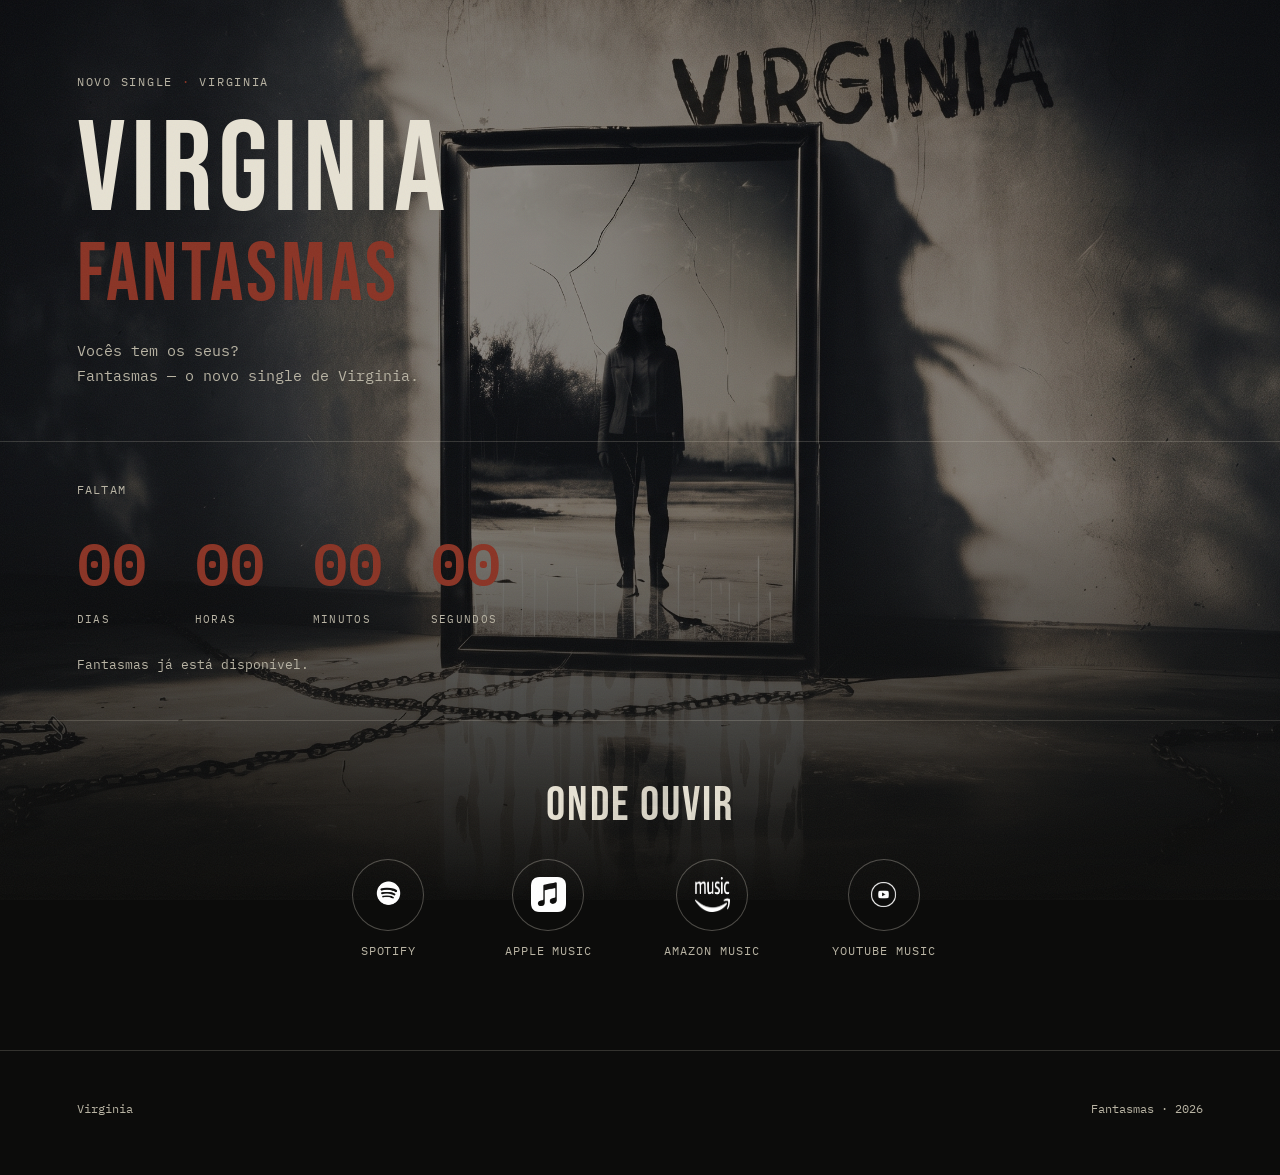
==== index.html @ 9673908f "first commit" ====
<!DOCTYPE html>
<html lang="pt-BR">

<head>
  <meta charset="UTF-8">
  <meta name="viewport" content="width=device-width, initial-scale=1.0">
  <title>Virginia — Fantasmas</title>
  <meta name="description" content="Fantasmas, o novo single de Virginia. Em breve em todas as plataformas.">
  <link rel="preconnect" href="https://fonts.googleapis.com">
  <link rel="preconnect" href="https://fonts.gstatic.com" crossorigin>
  <link href="https://fonts.googleapis.com/css2?family=Bebas+Neue&family=IBM+Plex+Mono:wght@400;500;600&display=swap"
    rel="stylesheet">
  <link rel="stylesheet" href="styles.css">
</head>

<body>

  <section class="hero">
    <img class="hero-img" src="assets/fantasmas.jpg"
      alt="Capa do single Fantasmas: silhueta refletida em um espelho rachado">

    <div class="hero-content">
      <p class="kicker">NOVO SINGLE <span class="dot">·</span> VIRGINIA</p>
      <h1 class="title-band">VIRGINIA</h1>
      <h1 class="title-song">FANTASMAS</h1>
      <p class="hero-sub">Vocês tem os seus? <br> Fantasmas — o novo single de Virginia.</p>
    </div>

    <div class="countdown-wrap">
      <p class="countdown-label">FALTAM</p>
      <div class="countdown" id="countdown" aria-live="polite">
        <div class="count-unit">
          <div class="count-num" id="cd-days">00</div>
          <div class="count-name">DIAS</div>
        </div>
        <div class="count-unit">
          <div class="count-num" id="cd-hours">00</div>
          <div class="count-name">HORAS</div>
        </div>
        <div class="count-unit">
          <div class="count-num" id="cd-minutes">00</div>
          <div class="count-name">MINUTOS</div>
        </div>
        <div class="count-unit">
          <div class="count-num" id="cd-seconds">00</div>
          <div class="count-name">SEGUNDOS</div>
        </div>
      </div>
      <p class="release-date" id="release-date-text">Lançamento em <strong>03 de outubro de 2026</strong>, às 06h00
        (horário de Brasília)</p>
    </div>

  </section>

  <section class="platforms" id="ouvir">
    <h2>Onde ouvir</h2>
    <ul class="platform-list">
      <li><a href="https://open.spotify.com/intl-pt/artist/41FBh2mVTJi4jgrUpdmpUS" target="_blank" rel="noopener"
          aria-label="Ouvir no Spotify"><span class="platform-icon" aria-hidden="true"><svg viewBox="0 0 24 24">
              <path
                d="M12 2a10 10 0 1 0 0 20 10 10 0 0 0 0-20Zm4.58 14.4a.75.75 0 0 1-1.03.25c-2.82-1.72-6.37-2.11-10.55-1.15a.75.75 0 1 1-.34-1.46c4.58-1.05 8.5-.6 11.67 1.34.35.22.46.68.25 1.02Zm1.38-3.06a.94.94 0 0 1-1.3.31c-3.23-1.98-8.15-2.55-11.97-1.39a.94.94 0 1 1-.55-1.8c4.36-1.32 9.8-.68 13.5 1.59.44.27.58.85.32 1.29Zm.12-3.19C14.2 7.9 7.52 7.7 3.66 8.87a1.13 1.13 0 1 1-.66-2.16c4.43-1.34 11.8-1.08 16.03 1.43a1.13 1.13 0 0 1-.95 2.01Z" />
            </svg></span><span class="platform-name">Spotify</span></a></li>
      <li><a href="https://music.apple.com/us/album/virginia-ep/1750795023" target="_blank" rel="noopener"
          aria-label="Ouvir no Apple Music"><span class="platform-icon" aria-hidden="true"><svg viewBox="0 0 24 24">
              <path
                d="M16.7 12.6c0-2 1.7-3 1.8-3.1-1-.1-2.2 1.1-2.6 1.1-.5 0-1.2-1.1-2.5-1.1-1.3 0-2.5.8-3.2 2-.1.2-.9 1.6-.9 3.1 0 1.5.7 3 1 3.5.4.6 1 1.4 1.7 1.4.7 0 1-.4 1.9-.4.9 0 1.2.4 1.9.4.8 0 1.3-.7 1.7-1.3.5-.7.7-1.4.8-1.4-.1 0-1.6-.6-1.6-2.4Zm-1.8-4.3c.4-.5.7-1.2.6-1.9-.6 0-1.4.4-1.8.9-.4.4-.7 1.1-.6 1.8.7.1 1.4-.3 1.8-.8Z" />
            </svg></span><span class="platform-name">Apple Music</span></a></li>
      <li><a href="https://music.amazon.com.br/artists/B0D7DVBDPS/virginia" target="_blank" rel="noopener"
          aria-label="Ouvir no Amazon Music"><span class="platform-icon" aria-hidden="true"><svg viewBox="0 0 24 24">
              <path
                d="M6.1 14.1c1.5 1.3 3.6 2 5.8 2 2.6 0 5-.9 6.8-2.5.3-.3.7-.3 1 0 .3.3.2.8-.1 1.1-2 1.9-4.9 3-7.8 3-2.6 0-5.1-.8-7-2.3-.4-.3-.4-.8-.1-1.1.3-.4.9-.5 1.4-.2Zm.2-3.5c1.5-.5 3.1-.7 4.7-.7 1.9 0 3.8.3 5.5 1 .4.2.6.6.4 1-.2.4-.6.6-1 .4-1.5-.6-3.2-.9-4.9-.9-1.4 0-2.8.2-4.2.6-.4.1-.8-.1-1-.5-.1-.4.1-.8.5-.9Zm-.1-3.6c1.8-.5 3.6-.8 5.5-.8 2.2 0 4.5.4 6.5 1.2.5.2.7.8.5 1.2-.2.5-.8.7-1.2.5-1.8-.7-3.8-1.1-5.8-1.1-1.7 0-3.4.2-5 .7-.5.1-1-.1-1.1-.6-.2-.5.1-1 .6-1.1Z" />
            </svg></span><span class="platform-name">Amazon Music</span></a></li>
      <li><a href="https://music.youtube.com/browse/MPREb_gVs4mQijzXt" target="_blank" rel="noopener"
          aria-label="Ouvir no YouTube Music"><span class="platform-icon" aria-hidden="true"><svg viewBox="0 0 24 24">
              <path
                d="M21.6 7.2a2.8 2.8 0 0 0-2-2C17.8 4.7 12 4.7 12 4.7s-5.8 0-7.6.5a2.8 2.8 0 0 0-2 2C2 9 2 12 2 12s0 3 .4 4.8a2.8 2.8 0 0 0 2 2c1.8.5 7.6.5 7.6.5s5.8 0 7.6-.5a2.8 2.8 0 0 0 2-2C22 15 22 12 22 12s0-3-.4-4.8ZM10 15.5v-7l6 3.5-6 3.5Z" />
            </svg></span><span class="platform-name">YouTube Music</span></a></li>
    </ul>
  </section>

  <footer>
    <span>Virginia</span>
    <span>Fantasmas · 2026</span>
  </footer>

  <script src="script.js"></script>

</body>

</html>
---- styles.css ----
:root {
  --black: #0c0c0b;
  --bone: #e7e2d3;
  --bone-dim: #b9b4a4;
  --grey: #4a4744;
  --rust: #8a3324;
  --rust-dim: #5c2418;
}

* { margin: 0; padding: 0; box-sizing: border-box; }
html { scroll-behavior: smooth; }
body {
  background: var(--black); color: var(--bone); font-family: 'IBM Plex Mono', monospace;
  line-height: 1.6; overflow-x: hidden; min-height: 100vh; display: flex; flex-direction: column;
}
body::after {
  content: ""; position: fixed; inset: 0; pointer-events: none; z-index: 50; opacity: .05;
  background-image: url("data:image/svg+xml,%3Csvg xmlns='http://www.w3.org/2000/svg' width='120' height='120'%3E%3Cfilter id='n'%3E%3CfeTurbulence type='fractalNoise' baseFrequency='0.9' numOctaves='2' stitchTiles='stitch'/%3E%3C/filter%3E%3Crect width='100%25' height='100%25' filter='url(%23n)'/%3E%3C/svg%3E");
}
h1, h2, .display { font-family: 'Bebas Neue', sans-serif; font-weight: 400; letter-spacing: .04em; line-height: .9; }
a { color: inherit; text-decoration: none; }

.hero { position: relative; display: flex; flex-direction: column; justify-content: flex-end; background: #000; }
.hero-img {
  position: relative; width: 100%; height: 100svh; flex: 0 0 100svh; display: block;
  object-fit: cover; object-position: center 30%; opacity: .55;
  -webkit-mask-image: linear-gradient(to bottom, #000 54%, transparent 100%);
  mask-image: linear-gradient(to bottom, #000 54%, transparent 100%);
}
.hero::before {
  content: ""; position: absolute; inset: 0;
  background: linear-gradient(to bottom, rgba(12, 12, 11, .35) 0%, rgba(12, 12, 11, .2) 35%, rgba(12, 12, 11, .85) 78%, var(--black) 100%);
}
.hero-content { position: relative; z-index: 2; margin-top: -100svh; padding: 8vh 6vw 6vh; max-width: 1100px; }
.kicker { font-size: .78rem; color: var(--bone-dim); letter-spacing: .14em; margin-bottom: 1.4rem; }
.kicker .dot { color: var(--rust); }
.title-band { font-size: clamp(3.2rem, 12vw, 8rem); color: var(--bone); }
.title-song { font-size: clamp(2.2rem, 8vw, 5.2rem); color: var(--rust); margin-top: .1em; }
.hero-sub { max-width: 46ch; margin-top: 1.6rem; color: var(--bone-dim); font-size: .95rem; }

.countdown-wrap { position: relative; z-index: 2; border-top: 1px solid rgba(231, 226, 211, .18); padding: 2.4rem 6vw 2.8rem; }
.countdown-label { font-size: .75rem; color: var(--bone-dim); letter-spacing: .1em; margin-bottom: 1rem; }
.countdown { display: flex; gap: clamp(1.2rem, 4vw, 3rem); flex-wrap: wrap; }
.count-unit { min-width: 64px; }
.count-num { font-family: 'IBM Plex Mono', monospace; font-weight: 600; font-size: clamp(2.2rem, 6vw, 3.6rem); font-variant-numeric: tabular-nums; color: var(--bone); }
.count-name { font-size: .68rem; letter-spacing: .12em; color: var(--bone-dim); margin-top: .2rem; }
.release-date { margin-top: 1.6rem; font-size: .82rem; color: var(--bone-dim); }
.release-date strong { color: var(--bone); font-weight: 500; }
.countdown.done .count-num { color: var(--rust); }

.band-section { position: relative; padding: 9vh 6vw; }
.band-img-wrap { position: relative; width: 100%; aspect-ratio: 16/9; overflow: hidden; filter: grayscale(1) contrast(1.15); }
.band-img-wrap img { width: 100%; height: 100%; object-fit: cover; object-position: center 25%; }
.band-img-wrap::after { content: ""; position: absolute; inset: 0; background: linear-gradient(180deg, rgba(12, 12, 11, 0) 60%, rgba(12, 12, 11, .9) 100%); }
.band-caption { margin-top: 1rem; font-size: .78rem; color: var(--bone-dim); display: flex; justify-content: space-between; gap: 1rem; flex-wrap: wrap; }

.platforms { padding: 7vh 6vw 10vh; border-top: 1px solid rgba(231, 226, 211, .18); }
.platforms h2 { font-size: clamp(2rem, 5vw, 3rem); margin-bottom: 2rem; color: var(--bone); text-align: center; }
.platform-list { list-style: none; display: flex; justify-content: center; align-items: flex-start; flex-wrap: wrap; gap: clamp(1.5rem, 6vw, 4.5rem); }
.platform-list li { flex: 0 0 auto; }
.platform-list a { display: flex; flex-direction: column; align-items: center; gap: .65rem; min-width: 5.5rem; color: var(--bone-dim); position: relative; z-index: 1; cursor: pointer; transition: color .18s ease, transform .18s ease; }
.platform-list a:hover, .platform-list a:focus-visible { color: var(--rust); transform: translateY(-.3rem); }
.platform-icon { display: grid; width: 4.5rem; height: 4.5rem; place-items: center; border: 1px solid rgba(231, 226, 211, .3); border-radius: 50%; background-position: center; background-repeat: no-repeat; background-size: 2.2rem 2.2rem; transition: border-color .18s ease, background-color .18s ease; }
.platform-icon svg { display: none; }
.platform-list li:nth-child(1) .platform-icon { background-image: url("assets/spotify.png"); }
.platform-list li:nth-child(2) .platform-icon { background-image: url("assets/apple.png"); }
.platform-list li:nth-child(3) .platform-icon { background-image: url("assets/amazon.png"); }
.platform-list li:nth-child(4) .platform-icon { background-image: url("assets/youtube.png"); }
.platform-list a:hover .platform-icon, .platform-list a:focus-visible .platform-icon { border-color: var(--rust); background-color: rgba(139, 53, 38, .12); }
.platform-name { font-size: .75rem; letter-spacing: .08em; text-transform: uppercase; text-align: center; }
.platform-arrow { display: none; }

footer { margin-top: auto; padding: 3rem 6vw 3.5rem; color: var(--bone-dim); font-size: .75rem; display: flex; justify-content: space-between; flex-wrap: wrap; gap: .6rem; border-top: 1px solid rgba(231, 226, 211, .18); }
@media (max-width: 640px) {
  .hero-content { padding: 6vh 5.5vw 4vh; }
  .countdown-wrap { padding: 2rem 5.5vw 2.4rem; }
  .band-section { padding: 7vh 5.5vw; }
  .platforms { padding: 6vh 5.5vw 8vh; }
  footer { flex-direction: column; padding: 2.4rem 5.5vw 2.8rem; }
}
@media (prefers-reduced-motion: reduce) { html { scroll-behavior: auto; } }
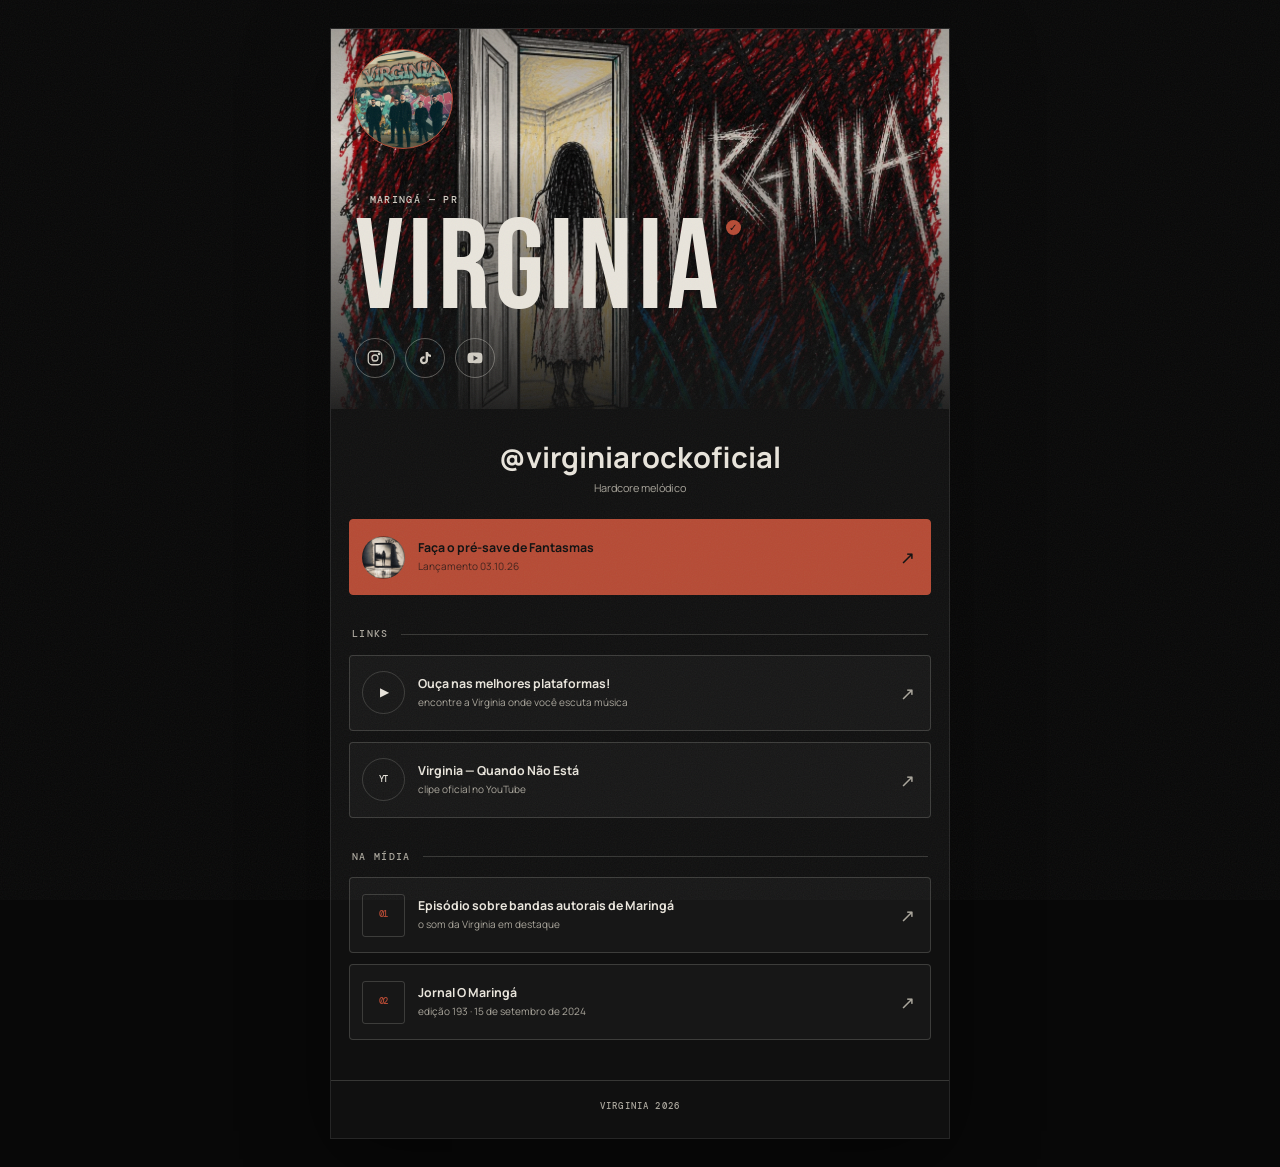
==== commit 692b3b17: "Add assets and create homepage for Virginia's single "Fantasmas" - Added images for Amazon, Apple, S" ====
--- a/index.html
+++ b/index.html
@@ -1,90 +1,105 @@
-<!DOCTYPE html>
+<!doctype html>
 <html lang="pt-BR">
 
 <head>
   <meta charset="UTF-8">
-  <meta name="viewport" content="width=device-width, initial-scale=1.0">
-  <title>Virginia — Fantasmas</title>
-  <meta name="description" content="Fantasmas, o novo single de Virginia. Em breve em todas as plataformas.">
+  <meta name="viewport" content="width=device-width, initial-scale=1">
+  <meta name="theme-color" content="#101010">
+  <meta name="description" content="Virginia">
+  <title>Virginia — links oficiais</title>
   <link rel="preconnect" href="https://fonts.googleapis.com">
   <link rel="preconnect" href="https://fonts.gstatic.com" crossorigin>
-  <link href="https://fonts.googleapis.com/css2?family=Bebas+Neue&family=IBM+Plex+Mono:wght@400;500;600&display=swap"
+  <link
+    href="https://fonts.googleapis.com/css2?family=Bebas+Neue&family=DM+Mono:wght@400;500&family=Manrope:wght@500;600;700&display=swap"
     rel="stylesheet">
   <link rel="stylesheet" href="styles.css">
 </head>
 
 <body>
+  <main class="page-shell">
+    <header class="hero" aria-labelledby="band-name">
+      <div class="hero-image" role="img" aria-label="Arte de Fantasmas, Virginia"></div>
+      <div class="hero-shade"></div>
+      <div class="hero-topline">
+        <div class="identity-mark" aria-hidden="true"></div>
+      </div>
+      <div class="hero-copy">
+        <p class="eyebrow">· MARINGÁ — PR</p>
+        <div class="identity-name-row">
+          <h1 id="band-name">Virginia</h1> <span class="verified" aria-label="perfil verificado">✓</span>
+        </div>
+        <nav class="social-links" aria-label="Redes sociais">
+          <a href="https://www.instagram.com/virginiarockoficial" target="_blank" rel="noopener noreferrer"
+            aria-label="Instagram da Virginia">
+            <svg viewBox="0 0 24 24" aria-hidden="true" focusable="false">
+              <rect x="3" y="3" width="18" height="18" rx="5"></rect>
+              <circle cx="12" cy="12" r="4"></circle>
+              <circle cx="17.5" cy="6.5" r="1"></circle>
+            </svg>
+          </a>
+          <a href="https://www.tiktok.com/@virginiarockoficial" target="_blank" rel="noopener noreferrer"
+            aria-label="TikTok da Virginia">
+            <svg viewBox="0 0 24 24" aria-hidden="true" focusable="false">
+              <path
+                d="M16 4c.4 2.2 1.7 3.5 4 3.7v3.1c-1.5 0-2.8-.4-4-1.1v5.2a5.4 5.4 0 1 1-4.7-5.3v3.2a2.3 2.3 0 1 0 1.6 2.1V4H16Z">
+              </path>
+            </svg>
+          </a>
+          <a href="https://www.youtube.com/@virginiarockoficial" target="_blank" rel="noopener noreferrer"
+            aria-label="YouTube da Virginia">
+            <svg viewBox="0 0 24 24" aria-hidden="true" focusable="false">
+              <path
+                d="M21.6 7.2a2.8 2.8 0 0 0-2-2C17.8 4.7 12 4.7 12 4.7s-5.8 0-7.6.5a2.8 2.8 0 0 0-2 2C2 9 2 12 2 12s0 3 .4 4.8a2.8 2.8 0 0 0 2 2c1.8.5 7.6.5 7.6.5s5.8 0 7.6-.5a2.8 2.8 0 0 0 2-2C22 15 22 12 22 12s0-3-.4-4.8ZM10 15.5v-7l6 3.5-6 3.5Z">
+              </path>
+            </svg>
+          </a>
+        </nav>
+      </div>
+    </header>
+    <section class="content" aria-label="Links oficiais da Virginia">
+      <div class="identity-row">
 
-  <section class="hero">
-    <img class="hero-img" src="assets/fantasmas.jpg"
-      alt="Capa do single Fantasmas: silhueta refletida em um espelho rachado">
-
-    <div class="hero-content">
-      <p class="kicker">NOVO SINGLE <span class="dot">·</span> VIRGINIA</p>
-      <h1 class="title-band">VIRGINIA</h1>
-      <h1 class="title-song">FANTASMAS</h1>
-      <p class="hero-sub">Vocês tem os seus? <br> Fantasmas — o novo single de Virginia.</p>
-    </div>
-
-    <div class="countdown-wrap">
-      <p class="countdown-label">FALTAM</p>
-      <div class="countdown" id="countdown" aria-live="polite">
-        <div class="count-unit">
-          <div class="count-num" id="cd-days">00</div>
-          <div class="count-name">DIAS</div>
-        </div>
-        <div class="count-unit">
-          <div class="count-num" id="cd-hours">00</div>
-          <div class="count-name">HORAS</div>
-        </div>
-        <div class="count-unit">
-          <div class="count-num" id="cd-minutes">00</div>
-          <div class="count-name">MINUTOS</div>
-        </div>
-        <div class="count-unit">
-          <div class="count-num" id="cd-seconds">00</div>
-          <div class="count-name">SEGUNDOS</div>
+        <div class="identity-copy">
+          <p class="identity-name">@virginiarockoficial
+          </p>
+          <p class="identity-description">Hardcore melódico</p>
         </div>
       </div>
-      <p class="release-date" id="release-date-text">Lançamento em <strong>03 de outubro de 2026</strong>, às 06h00
-        (horário de Brasília)</p>
-    </div>
-
-  </section>
-
-  <section class="platforms" id="ouvir">
-    <h2>Onde ouvir</h2>
-    <ul class="platform-list">
-      <li><a href="https://open.spotify.com/intl-pt/artist/41FBh2mVTJi4jgrUpdmpUS" target="_blank" rel="noopener"
-          aria-label="Ouvir no Spotify"><span class="platform-icon" aria-hidden="true"><svg viewBox="0 0 24 24">
-              <path
-                d="M12 2a10 10 0 1 0 0 20 10 10 0 0 0 0-20Zm4.58 14.4a.75.75 0 0 1-1.03.25c-2.82-1.72-6.37-2.11-10.55-1.15a.75.75 0 1 1-.34-1.46c4.58-1.05 8.5-.6 11.67 1.34.35.22.46.68.25 1.02Zm1.38-3.06a.94.94 0 0 1-1.3.31c-3.23-1.98-8.15-2.55-11.97-1.39a.94.94 0 1 1-.55-1.8c4.36-1.32 9.8-.68 13.5 1.59.44.27.58.85.32 1.29Zm.12-3.19C14.2 7.9 7.52 7.7 3.66 8.87a1.13 1.13 0 1 1-.66-2.16c4.43-1.34 11.8-1.08 16.03 1.43a1.13 1.13 0 0 1-.95 2.01Z" />
-            </svg></span><span class="platform-name">Spotify</span></a></li>
-      <li><a href="https://music.apple.com/us/album/virginia-ep/1750795023" target="_blank" rel="noopener"
-          aria-label="Ouvir no Apple Music"><span class="platform-icon" aria-hidden="true"><svg viewBox="0 0 24 24">
-              <path
-                d="M16.7 12.6c0-2 1.7-3 1.8-3.1-1-.1-2.2 1.1-2.6 1.1-.5 0-1.2-1.1-2.5-1.1-1.3 0-2.5.8-3.2 2-.1.2-.9 1.6-.9 3.1 0 1.5.7 3 1 3.5.4.6 1 1.4 1.7 1.4.7 0 1-.4 1.9-.4.9 0 1.2.4 1.9.4.8 0 1.3-.7 1.7-1.3.5-.7.7-1.4.8-1.4-.1 0-1.6-.6-1.6-2.4Zm-1.8-4.3c.4-.5.7-1.2.6-1.9-.6 0-1.4.4-1.8.9-.4.4-.7 1.1-.6 1.8.7.1 1.4-.3 1.8-.8Z" />
-            </svg></span><span class="platform-name">Apple Music</span></a></li>
-      <li><a href="https://music.amazon.com.br/artists/B0D7DVBDPS/virginia" target="_blank" rel="noopener"
-          aria-label="Ouvir no Amazon Music"><span class="platform-icon" aria-hidden="true"><svg viewBox="0 0 24 24">
-              <path
-                d="M6.1 14.1c1.5 1.3 3.6 2 5.8 2 2.6 0 5-.9 6.8-2.5.3-.3.7-.3 1 0 .3.3.2.8-.1 1.1-2 1.9-4.9 3-7.8 3-2.6 0-5.1-.8-7-2.3-.4-.3-.4-.8-.1-1.1.3-.4.9-.5 1.4-.2Zm.2-3.5c1.5-.5 3.1-.7 4.7-.7 1.9 0 3.8.3 5.5 1 .4.2.6.6.4 1-.2.4-.6.6-1 .4-1.5-.6-3.2-.9-4.9-.9-1.4 0-2.8.2-4.2.6-.4.1-.8-.1-1-.5-.1-.4.1-.8.5-.9Zm-.1-3.6c1.8-.5 3.6-.8 5.5-.8 2.2 0 4.5.4 6.5 1.2.5.2.7.8.5 1.2-.2.5-.8.7-1.2.5-1.8-.7-3.8-1.1-5.8-1.1-1.7 0-3.4.2-5 .7-.5.1-1-.1-1.1-.6-.2-.5.1-1 .6-1.1Z" />
-            </svg></span><span class="platform-name">Amazon Music</span></a></li>
-      <li><a href="https://music.youtube.com/browse/MPREb_gVs4mQijzXt" target="_blank" rel="noopener"
-          aria-label="Ouvir no YouTube Music"><span class="platform-icon" aria-hidden="true"><svg viewBox="0 0 24 24">
-              <path
-                d="M21.6 7.2a2.8 2.8 0 0 0-2-2C17.8 4.7 12 4.7 12 4.7s-5.8 0-7.6.5a2.8 2.8 0 0 0-2 2C2 9 2 12 2 12s0 3 .4 4.8a2.8 2.8 0 0 0 2 2c1.8.5 7.6.5 7.6.5s5.8 0 7.6-.5a2.8 2.8 0 0 0 2-2C22 15 22 12 22 12s0-3-.4-4.8ZM10 15.5v-7l6 3.5-6 3.5Z" />
-            </svg></span><span class="platform-name">YouTube Music</span></a></li>
-    </ul>
-  </section>
-
-  <footer>
-    <span>Virginia</span>
-    <span>Fantasmas · 2026</span>
-  </footer>
-
+      <a class="link-card link-card--featured" href="https://sndo.ffm.to/do0aq3z" target="_blank"
+        rel="noopener noreferrer"><span class=" card-icon card-icon--presave" aria-hidden="true"></span><span
+          class="card-copy"><strong>Faça o
+            pré-save de Fantasmas</strong><small>Lançamento 03.10.26</small></span><span class="card-arrow"
+          aria-hidden="true">↗</span></a>
+      <div class="section-heading"><span>LINKS</span><i aria-hidden="true"></i></div>
+      <div class="link-stack">
+        <a class="link-card link-card" href="https://spotify.link/EQwmgfUCHXb" target="_blank"
+          rel="noopener noreferrer"><span class="card-icon card-icon--play" aria-hidden="true">▶</span><span
+            class="card-copy"><strong>Ouça nas melhores plataformas!</strong><small>encontre a Virginia onde você escuta
+              música</small></span><span class="card-arrow" aria-hidden="true">↗</span></a>
+        <a class="link-card" href="https://youtu.be/ay-HhNxngXA?si=Z4W3P9XWU7QNhNS0" target="_blank"
+          rel="noopener noreferrer"><span class="card-icon" aria-hidden="true">YT</span><span
+            class="card-copy"><strong>Virginia — Quando Não Está</strong><small>clipe oficial no
+              YouTube</small></span><span class="card-arrow" aria-hidden="true">↗</span></a>
+      </div>
+      <div class="section-heading"><span>NA MÍDIA</span><i aria-hidden="true"></i></div>
+      <div class="link-stack">
+        <a class="link-card" href="https://www.youtube.com/watch?v=VZBcAfqM5nk" target="_blank"
+          rel="noopener noreferrer"><span class="card-icon card-icon--press" aria-hidden="true">01</span><span
+            class="card-copy"><strong>Episódio sobre bandas autorais de Maringá</strong><small>o som da Virginia em
+              destaque</small></span><span class="card-arrow" aria-hidden="true">↗</span></a>
+        <a class="link-card" href="https://omaringa.com.br/wp-content/uploads/2024/09/EDICAO-193-15-09-2024.pdf"
+          target="_blank" rel="noopener noreferrer"><span class="card-icon card-icon--press"
+            aria-hidden="true">02</span><span class="card-copy"><strong>Jornal O Maringá</strong><small>edição 193 · 15
+              de setembro de 2024</small></span><span class="card-arrow" aria-hidden="true">↗</span></a>
+      </div>
+      <!-- <figure class="band-photo"><img src="../../assets/banda.jpg"
+          alt="Integrantes da banda Virginia em silhueta, caminhando em direção à luz">
+        <figcaption><span>VIRGINIA</span><span>som autoral de Maringá</span></figcaption>
+      </figure> -->
+    </section>
+    <footer><span>Virginia 2026</span></footer>
+  </main>
   <script src="script.js"></script>
-
 </body>
 
-</html>
+</html>
--- a/styles.css
+++ b/styles.css
@@ -1,81 +1,397 @@
 :root {
-  --black: #0c0c0b;
-  --bone: #e7e2d3;
-  --bone-dim: #b9b4a4;
-  --grey: #4a4744;
-  --rust: #8a3324;
-  --rust-dim: #5c2418;
-}
-
-* { margin: 0; padding: 0; box-sizing: border-box; }
-html { scroll-behavior: smooth; }
+    --ink: #101010;
+    --paper: #e9e5dc;
+    --muted: #aaa69c;
+    --line: rgba(233, 229, 220, .18);
+    --rust: #b64b35;
+    --max: 620px;
+}
+
+* {
+    box-sizing: border-box;
+}
+
+html {
+    scroll-behavior: smooth;
+}
+
 body {
-  background: var(--black); color: var(--bone); font-family: 'IBM Plex Mono', monospace;
-  line-height: 1.6; overflow-x: hidden; min-height: 100vh; display: flex; flex-direction: column;
-}
+    margin: 0;
+    background: var(--ink);
+    color: var(--paper);
+    font-family: Manrope, sans-serif;
+}
+
 body::after {
-  content: ""; position: fixed; inset: 0; pointer-events: none; z-index: 50; opacity: .05;
-  background-image: url("data:image/svg+xml,%3Csvg xmlns='http://www.w3.org/2000/svg' width='120' height='120'%3E%3Cfilter id='n'%3E%3CfeTurbulence type='fractalNoise' baseFrequency='0.9' numOctaves='2' stitchTiles='stitch'/%3E%3C/filter%3E%3Crect width='100%25' height='100%25' filter='url(%23n)'/%3E%3C/svg%3E");
-}
-h1, h2, .display { font-family: 'Bebas Neue', sans-serif; font-weight: 400; letter-spacing: .04em; line-height: .9; }
-a { color: inherit; text-decoration: none; }
-
-.hero { position: relative; display: flex; flex-direction: column; justify-content: flex-end; background: #000; }
-.hero-img {
-  position: relative; width: 100%; height: 100svh; flex: 0 0 100svh; display: block;
-  object-fit: cover; object-position: center 30%; opacity: .55;
-  -webkit-mask-image: linear-gradient(to bottom, #000 54%, transparent 100%);
-  mask-image: linear-gradient(to bottom, #000 54%, transparent 100%);
-}
-.hero::before {
-  content: ""; position: absolute; inset: 0;
-  background: linear-gradient(to bottom, rgba(12, 12, 11, .35) 0%, rgba(12, 12, 11, .2) 35%, rgba(12, 12, 11, .85) 78%, var(--black) 100%);
-}
-.hero-content { position: relative; z-index: 2; margin-top: -100svh; padding: 8vh 6vw 6vh; max-width: 1100px; }
-.kicker { font-size: .78rem; color: var(--bone-dim); letter-spacing: .14em; margin-bottom: 1.4rem; }
-.kicker .dot { color: var(--rust); }
-.title-band { font-size: clamp(3.2rem, 12vw, 8rem); color: var(--bone); }
-.title-song { font-size: clamp(2.2rem, 8vw, 5.2rem); color: var(--rust); margin-top: .1em; }
-.hero-sub { max-width: 46ch; margin-top: 1.6rem; color: var(--bone-dim); font-size: .95rem; }
-
-.countdown-wrap { position: relative; z-index: 2; border-top: 1px solid rgba(231, 226, 211, .18); padding: 2.4rem 6vw 2.8rem; }
-.countdown-label { font-size: .75rem; color: var(--bone-dim); letter-spacing: .1em; margin-bottom: 1rem; }
-.countdown { display: flex; gap: clamp(1.2rem, 4vw, 3rem); flex-wrap: wrap; }
-.count-unit { min-width: 64px; }
-.count-num { font-family: 'IBM Plex Mono', monospace; font-weight: 600; font-size: clamp(2.2rem, 6vw, 3.6rem); font-variant-numeric: tabular-nums; color: var(--bone); }
-.count-name { font-size: .68rem; letter-spacing: .12em; color: var(--bone-dim); margin-top: .2rem; }
-.release-date { margin-top: 1.6rem; font-size: .82rem; color: var(--bone-dim); }
-.release-date strong { color: var(--bone); font-weight: 500; }
-.countdown.done .count-num { color: var(--rust); }
-
-.band-section { position: relative; padding: 9vh 6vw; }
-.band-img-wrap { position: relative; width: 100%; aspect-ratio: 16/9; overflow: hidden; filter: grayscale(1) contrast(1.15); }
-.band-img-wrap img { width: 100%; height: 100%; object-fit: cover; object-position: center 25%; }
-.band-img-wrap::after { content: ""; position: absolute; inset: 0; background: linear-gradient(180deg, rgba(12, 12, 11, 0) 60%, rgba(12, 12, 11, .9) 100%); }
-.band-caption { margin-top: 1rem; font-size: .78rem; color: var(--bone-dim); display: flex; justify-content: space-between; gap: 1rem; flex-wrap: wrap; }
-
-.platforms { padding: 7vh 6vw 10vh; border-top: 1px solid rgba(231, 226, 211, .18); }
-.platforms h2 { font-size: clamp(2rem, 5vw, 3rem); margin-bottom: 2rem; color: var(--bone); text-align: center; }
-.platform-list { list-style: none; display: flex; justify-content: center; align-items: flex-start; flex-wrap: wrap; gap: clamp(1.5rem, 6vw, 4.5rem); }
-.platform-list li { flex: 0 0 auto; }
-.platform-list a { display: flex; flex-direction: column; align-items: center; gap: .65rem; min-width: 5.5rem; color: var(--bone-dim); position: relative; z-index: 1; cursor: pointer; transition: color .18s ease, transform .18s ease; }
-.platform-list a:hover, .platform-list a:focus-visible { color: var(--rust); transform: translateY(-.3rem); }
-.platform-icon { display: grid; width: 4.5rem; height: 4.5rem; place-items: center; border: 1px solid rgba(231, 226, 211, .3); border-radius: 50%; background-position: center; background-repeat: no-repeat; background-size: 2.2rem 2.2rem; transition: border-color .18s ease, background-color .18s ease; }
-.platform-icon svg { display: none; }
-.platform-list li:nth-child(1) .platform-icon { background-image: url("assets/spotify.png"); }
-.platform-list li:nth-child(2) .platform-icon { background-image: url("assets/apple.png"); }
-.platform-list li:nth-child(3) .platform-icon { background-image: url("assets/amazon.png"); }
-.platform-list li:nth-child(4) .platform-icon { background-image: url("assets/youtube.png"); }
-.platform-list a:hover .platform-icon, .platform-list a:focus-visible .platform-icon { border-color: var(--rust); background-color: rgba(139, 53, 38, .12); }
-.platform-name { font-size: .75rem; letter-spacing: .08em; text-transform: uppercase; text-align: center; }
-.platform-arrow { display: none; }
-
-footer { margin-top: auto; padding: 3rem 6vw 3.5rem; color: var(--bone-dim); font-size: .75rem; display: flex; justify-content: space-between; flex-wrap: wrap; gap: .6rem; border-top: 1px solid rgba(231, 226, 211, .18); }
-@media (max-width: 640px) {
-  .hero-content { padding: 6vh 5.5vw 4vh; }
-  .countdown-wrap { padding: 2rem 5.5vw 2.4rem; }
-  .band-section { padding: 7vh 5.5vw; }
-  .platforms { padding: 6vh 5.5vw 8vh; }
-  footer { flex-direction: column; padding: 2.4rem 5.5vw 2.8rem; }
-}
-@media (prefers-reduced-motion: reduce) { html { scroll-behavior: auto; } }
+    content: "";
+    position: fixed;
+    inset: 0;
+    pointer-events: none;
+    z-index: 10;
+    opacity: .055;
+    background-image: url("data:image/svg+xml,%3Csvg xmlns='http://www.w3.org/2000/svg' width='140' height='140'%3E%3Cfilter id='n'%3E%3CfeTurbulence type='fractalNoise' baseFrequency='.85' numOctaves='2' stitchTiles='stitch'/%3E%3C/filter%3E%3Crect width='100%25' height='100%25' filter='url(%23n)'/%3E%3C/svg%3E");
+}
+
+a {
+    color: inherit;
+    text-decoration: none;
+}
+
+.page-shell {
+    width: min(100%, var(--max));
+    margin: 0 auto;
+    min-height: 100svh;
+    overflow: hidden;
+    background: var(--ink);
+}
+
+.hero {
+    position: relative;
+    height: min(72svh, 380px);
+    min-height: 380px;
+    overflow: hidden;
+}
+
+.hero-image {
+    position: absolute;
+    inset: 0;
+    background: url("assets/capa.png") center 42% / cover no-repeat;
+}
+
+.hero-shade {
+    position: absolute;
+    inset: 0;
+    background: linear-gradient(180deg, rgba(16, 16, 16, .36), rgba(16, 16, 16, .14) 30%, rgba(16, 16, 16, .93) 100%);
+}
+
+.hero-topline,
+.hero-copy {
+    position: relative;
+    z-index: 1;
+}
+
+.hero-topline {
+    display: flex;
+    justify-content: space-between;
+    padding: 20px 22px;
+    font: 500 .66rem/1 'DM Mono', monospace;
+    letter-spacing: .16em;
+}
+
+.signal {
+    color: var(--rust);
+    font-size: .7rem;
+}
+
+.hero-copy {
+    position: absolute;
+    left: 24px;
+    right: 24px;
+    bottom: 31px;
+}
+
+.eyebrow,
+.section-heading,
+figcaption,
+footer {
+    font: 500 .65rem/1.4 'DM Mono', monospace;
+    letter-spacing: .13em;
+    text-transform: uppercase;
+}
+
+.eyebrow {
+    color: #d1cdc3;
+    margin: 0 0 13px;
+}
+
+h1 {
+    margin: 0;
+    font: 400 clamp(4.6rem, 20vw, 8rem)/.78 'Bebas Neue', sans-serif;
+    letter-spacing: .035em;
+    text-transform: uppercase;
+}
+
+.hero-note {
+    max-width: 23ch;
+    margin: 19px 0 0;
+    color: #d1cdc3;
+    font-size: .83rem;
+}
+
+.social-links {
+    display: flex;
+    gap: 10px;
+    margin-top: 18px;
+}
+
+.social-links a {
+    display: grid;
+    width: 40px;
+    height: 40px;
+    place-items: center;
+    border: 1px solid rgba(233, 229, 220, .35);
+    border-radius: 50%;
+    color: #d1cdc3;
+    transition: transform .2s ease, border-color .2s ease, color .2s ease, background .2s ease;
+}
+
+.social-links a:hover,
+.social-links a:focus-visible {
+    transform: translateY(-2px);
+    border-color: var(--rust);
+    background: rgba(182, 75, 53, .18);
+    color: var(--paper);
+}
+
+.social-links a:focus-visible {
+    outline: 2px solid var(--paper);
+    outline-offset: 3px;
+}
+
+.social-links svg {
+    width: 18px;
+    height: 18px;
+    fill: none;
+    stroke: currentColor;
+    stroke-linecap: round;
+    stroke-linejoin: round;
+    stroke-width: 1.7;
+}
+
+.social-links a:nth-child(2) svg,
+.social-links a:nth-child(3) svg {
+    fill: currentColor;
+    stroke: none;
+}
+
+.content {
+    padding: 28px 18px 40px;
+}
+
+.identity-row {
+    display: flex;
+    align-items: center;
+    gap: 13px;
+    padding: 0 6px 24px;
+    justify-content: center;
+}
+
+.identity-name-row {
+    display: flex;
+}
+
+.identity-mark {
+    display: grid;
+    width: 100px;
+    height: 100px;
+    place-items: center;
+    border: 1px solid var(--rust);
+    border-radius: 50%;
+    color: var(--rust);
+    font: 400 1.65rem/1 'Bebas Neue', sans-serif;
+    background: url("assets/profile.jpg") center / cover no-repeat;
+}
+
+.identity-copy {
+    text-align: center;
+    display: flex;
+    flex-direction: column;
+    justify-content: center;
+}
+
+.identity-name {
+    margin: 0 0 3px;
+    font-size: 1.82rem;
+    font-weight: 700;
+}
+
+.verified {
+    display: inline-grid;
+    width: 15px;
+    height: 15px;
+    place-items: center;
+    margin-left: 3px;
+    border-radius: 50%;
+    background: var(--rust);
+    color: var(--ink);
+    font-size: .6rem;
+}
+
+.identity-description {
+    margin: 0;
+    color: var(--muted);
+    font-size: .68rem;
+}
+
+.link-stack {
+    display: grid;
+    gap: 11px;
+}
+
+.link-card {
+    display: flex;
+    align-items: center;
+    min-height: 76px;
+    gap: 13px;
+    padding: 12px 15px 12px 12px;
+    border: 1px solid var(--line);
+    border-radius: 4px;
+    background: #171717;
+    transition: transform .2s ease, border-color .2s ease, background .2s ease;
+}
+
+.link-card:hover,
+.link-card:focus-visible {
+    transform: translateY(-2px);
+    border-color: rgba(182, 75, 53, .75);
+    background: #1d1c1b;
+}
+
+.link-card:focus-visible {
+    outline: 2px solid var(--paper);
+    outline-offset: 3px;
+}
+
+.link-card--featured {
+    border-color: var(--rust);
+    background: var(--rust);
+    color: var(--ink);
+}
+
+.link-card--featured:hover,
+.link-card--featured:focus-visible {
+    border-color: #d76d55;
+    background: #c05840;
+}
+
+.card-icon {
+    display: grid;
+    flex: 0 0 43px;
+    width: 43px;
+    height: 43px;
+    place-items: center;
+    border: 1px solid var(--line);
+    border-radius: 50%;
+    color: var(--paper);
+    font: 500 .58rem/1 'DM Mono', monospace;
+    letter-spacing: -.04em;
+}
+
+.card-icon--presave {
+    background: url("assets/fantasmas.jpg") center / cover no-repeat;
+    display: block;
+}
+
+.link-card--featured .card-icon {
+    border-color: rgba(16, 16, 16, .38);
+    color: var(--ink);
+}
+
+.card-icon--play {
+    font-size: .72rem;
+    padding-left: 2px;
+}
+
+.card-icon--press {
+    border-radius: 3px;
+    color: var(--rust);
+}
+
+.card-copy {
+    display: grid;
+    flex: 1;
+    gap: 4px;
+    min-width: 0;
+}
+
+.card-copy strong {
+    font-size: .77rem;
+    line-height: 1.3;
+}
+
+.card-copy small {
+    color: var(--muted);
+    font-size: .63rem;
+    line-height: 1.35;
+}
+
+.link-card--featured .card-copy small {
+    color: rgba(16, 16, 16, .72);
+}
+
+.card-arrow {
+    color: var(--muted);
+    font-size: 1.1rem;
+}
+
+.link-card--featured .card-arrow {
+    color: var(--ink);
+}
+
+.section-heading {
+    display: flex;
+    align-items: center;
+    gap: 12px;
+    margin: 32px 3px 13px;
+    color: var(--muted);
+}
+
+.section-heading i {
+    height: 1px;
+    flex: 1;
+    background: var(--line);
+}
+
+.band-photo {
+    margin: 35px 0 0;
+}
+
+.band-photo img {
+    display: block;
+    width: 100%;
+    aspect-ratio: 1.65;
+    object-fit: cover;
+    object-position: center 42%;
+    filter: grayscale(1) contrast(1.15);
+}
+
+figcaption {
+    display: flex;
+    justify-content: space-between;
+    gap: 12px;
+    padding-top: 10px;
+    color: var(--muted);
+    font-size: .57rem;
+}
+
+footer {
+    display: flex;
+    justify-content: center;
+    gap: 10px;
+    padding: 19px 24px 25px;
+    border-top: 1px solid var(--line);
+    color: var(--muted);
+    font-size: .56rem;
+}
+
+@media (min-width:621px) {
+    body {
+        padding: 28px 0;
+        background: #080808;
+    }
+
+    .page-shell {
+        border: 1px solid #262626;
+        box-shadow: 0 20px 80px rgba(0, 0, 0, .45);
+    }
+}
+
+@media (prefers-reduced-motion:reduce) {
+    html {
+        scroll-behavior: auto;
+    }
+
+    .link-card {
+        transition: none;
+    }
+}
